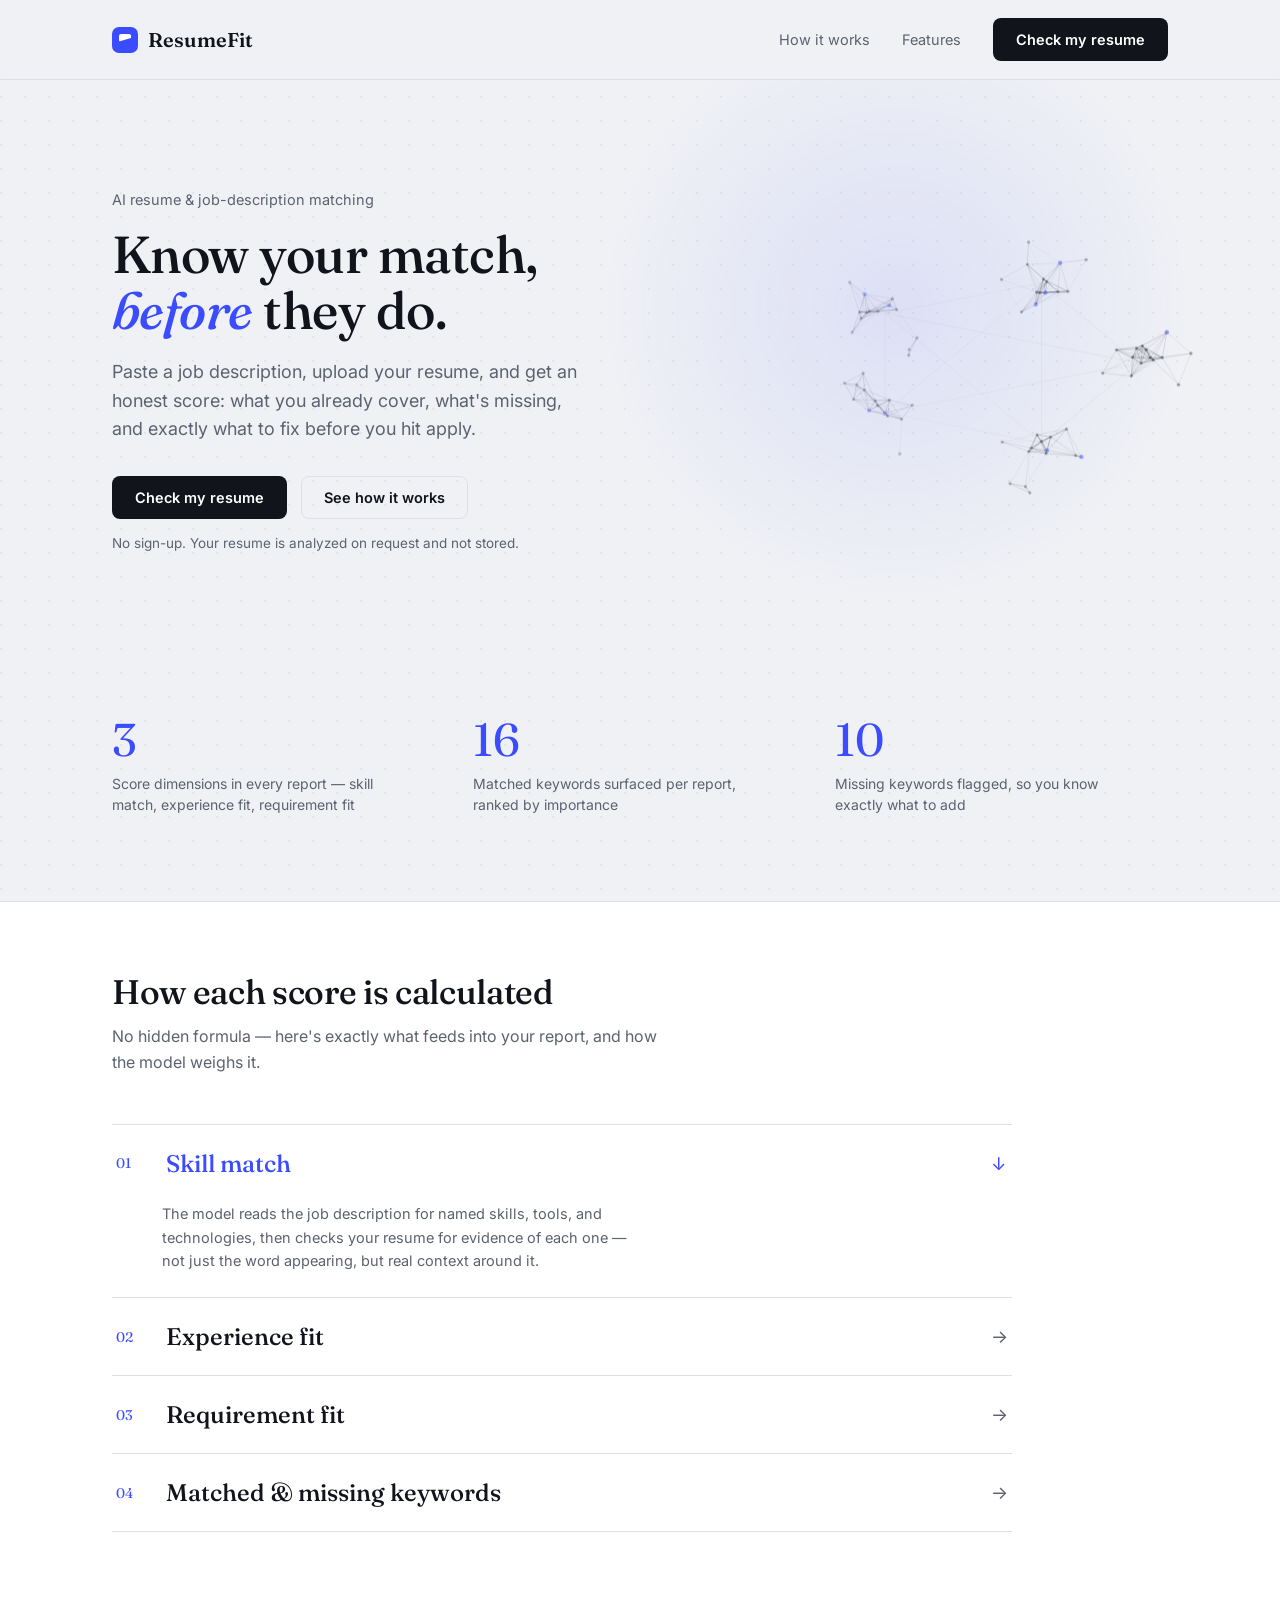
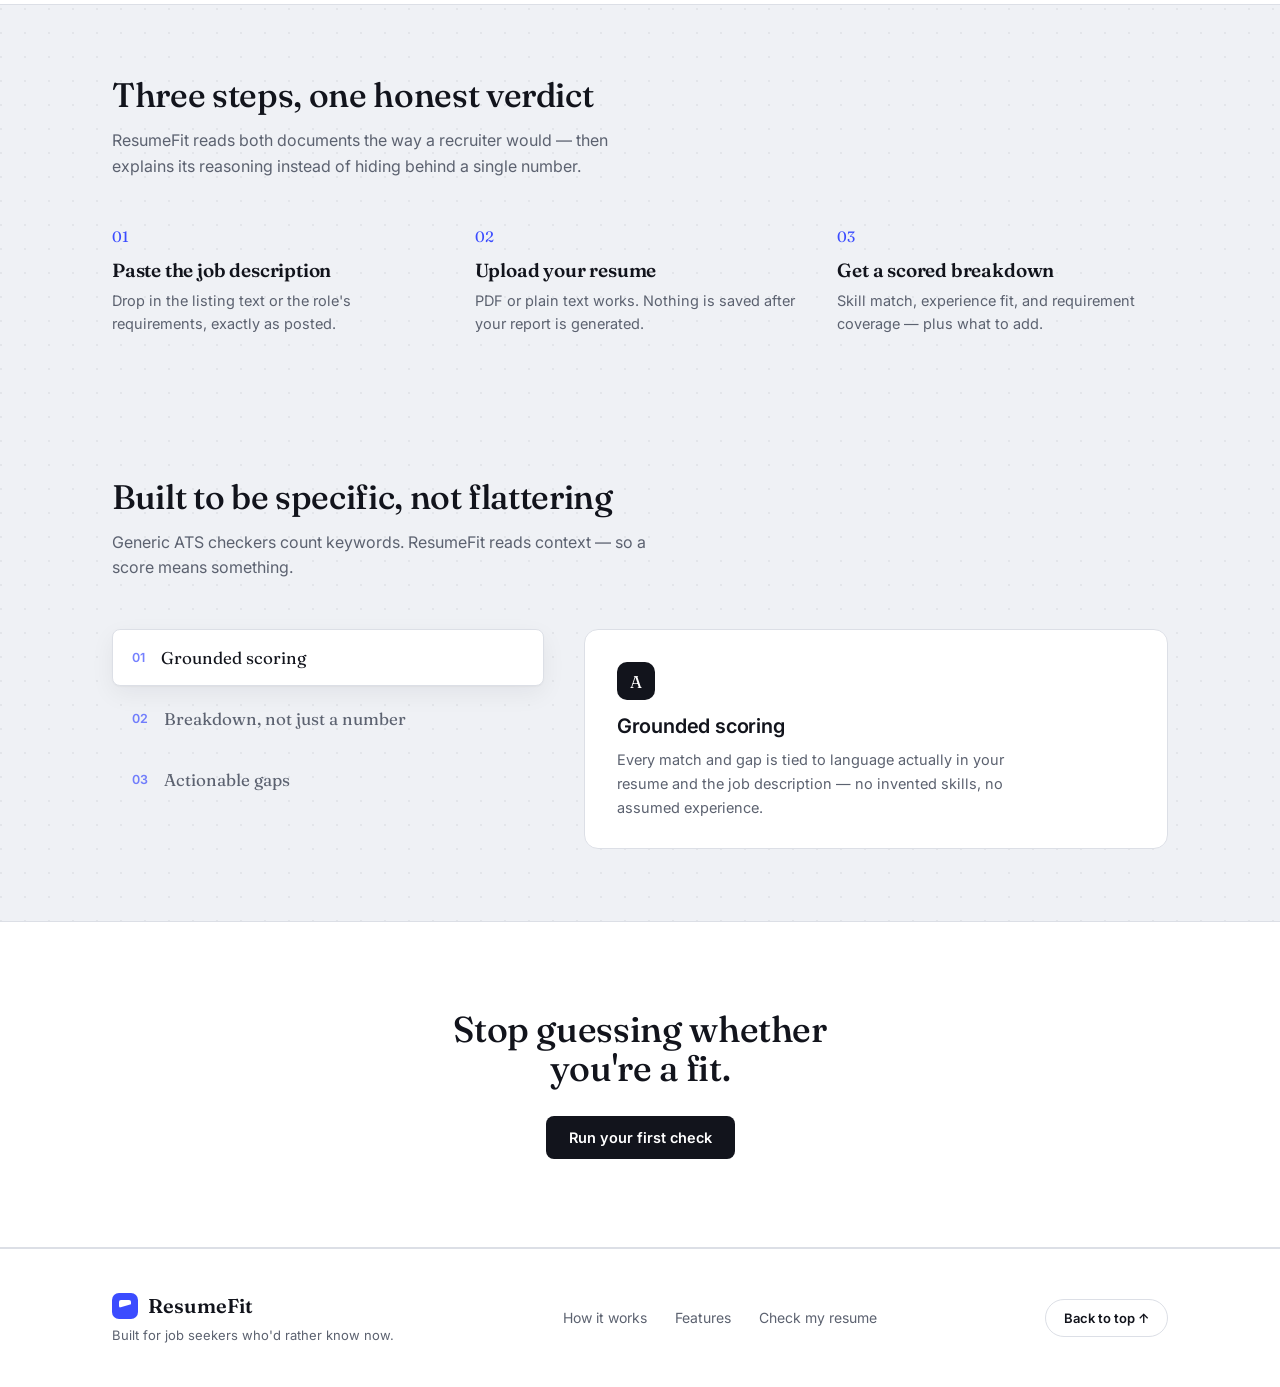
==== frontend/index.html @ fc2c0ed9 "Initial commit" ====
<!DOCTYPE html>
<html lang="en">
<head>
<meta charset="UTF-8">
<meta name="viewport" content="width=device-width, initial-scale=1.0">
<title>ResumeFit — Know your match before they do</title>
<link rel="stylesheet" href="styles.css">
</head>
<body>

<nav class="nav">
  <div class="nav-inner">
    <a href="index.html" class="logo"><span class="logo-mark"></span>ResumeFit</a>
    <div class="nav-links">
      <a href="#how">How it works</a>
      <a href="#features">Features</a>
      <a href="app.html" class="btn btn-primary magnetic ripple"><span>Check my resume</span></a>
    </div>
  </div>
</nav>

<section class="hero">
  <canvas id="hero-network"></canvas>
  <div class="hero-spotlight" id="hero-spotlight"></div>
  <div class="container hero-inner">
    <div>
      <p class="eyebrow">AI resume &amp; job-description matching</p>
      <h1><span class="word">Know</span> <span class="word">your</span> <span class="word">match,</span> <span class="word"><em>before</em></span> <span class="word">they</span> <span class="word">do.</span></h1>
      <p class="lede">Paste a job description, upload your resume, and get an honest score: what you already cover, what's missing, and exactly what to fix before you hit apply.</p>
      <div class="hero-actions">
        <a href="app.html" class="btn btn-primary magnetic ripple"><span>Check my resume</span></a>
        <a href="#how" class="btn btn-ghost magnetic ripple"><span>See how it works</span></a>
      </div>
      <p class="hero-note">No sign-up. Your resume is analyzed on request and not stored.</p>
    </div>

    <div class="hero-visual" id="hero-visual">
      <div class="report-card">
        <div class="report-card-head">
          <div>
            <strong>Match report</strong>
            <div class="role">Backend Engineer · Applied via ResumeFit</div>
          </div>
          <span class="pill pill-grade-b">Grade B</span>
        </div>
        <div class="score-row">
          <div class="ring" style="--pct:82"><div class="ring-inner"><strong>82</strong><span>SCORE</span></div></div>
          <div class="score-meta">
            <strong>Strong match</strong>
            <p>Covers most core requirements. A few gaps to close first.</p>
          </div>
        </div>
        <div class="tag-row">
          <span class="tag tag-match">FastAPI</span>
          <span class="tag tag-match">PostgreSQL</span>
          <span class="tag tag-match">Docker</span>
          <span class="tag tag-gap">Kubernetes</span>
          <span class="tag tag-gap">gRPC</span>
        </div>
      </div>
    </div>
  </div>
</section>

<section class="section">
  <div class="container stats">
    <div class="stat-card reveal">
      <div class="stat-number"><span data-count-to="3">0</span></div>
      <p class="stat-label">Score dimensions in every report — skill match, experience fit, requirement fit</p>
    </div>
    <div class="stat-card reveal">
      <div class="stat-number"><span data-count-to="16">0</span></div>
      <p class="stat-label">Matched keywords surfaced per report, ranked by importance</p>
    </div>
    <div class="stat-card reveal">
      <div class="stat-number"><span data-count-to="10">0</span></div>
      <p class="stat-label">Missing keywords flagged, so you know exactly what to add</p>
    </div>
  </div>
</section>

<section class="section section-alt">
  <div class="container">
    <div class="section-head reveal">
      <h2>How each score is calculated</h2>
      <p>No hidden formula — here's exactly what feeds into your report, and how the model weighs it.</p>
    </div>

    <div class="accordion" id="accordion">
      <div class="acc-row reveal open">
        <button class="acc-head" type="button">
          <span class="acc-num">01</span>
          <span class="acc-title">Skill match</span>
          <span class="acc-arrow">→</span>
        </button>
        <div class="acc-body">
          <div class="acc-body-inner">
            <p>The model reads the job description for named skills, tools, and technologies, then checks your resume for evidence of each one — not just the word appearing, but real context around it.</p>
          </div>
        </div>
      </div>

      <div class="acc-row reveal">
        <button class="acc-head" type="button">
          <span class="acc-num">02</span>
          <span class="acc-title">Experience fit</span>
          <span class="acc-arrow">→</span>
        </button>
        <div class="acc-body">
          <div class="acc-body-inner">
            <p>Seniority, years, and the shape of your past roles are weighed against what the listing actually asks for — a senior-sounding JD scores differently than a junior one, even with identical skills.</p>
          </div>
        </div>
      </div>

      <div class="acc-row reveal">
        <button class="acc-head" type="button">
          <span class="acc-num">03</span>
          <span class="acc-title">Requirement fit</span>
          <span class="acc-arrow">→</span>
        </button>
        <div class="acc-body">
          <div class="acc-body-inner">
            <p>Beyond skills — location, certifications, domain knowledge, and any other explicit "must-have" the job description lists get checked off (or flagged as missing) individually.</p>
          </div>
        </div>
      </div>

      <div class="acc-row reveal">
        <button class="acc-head" type="button">
          <span class="acc-num">04</span>
          <span class="acc-title">Matched &amp; missing keywords</span>
          <span class="acc-arrow">→</span>
        </button>
        <div class="acc-body">
          <div class="acc-body-inner">
            <p>Every keyword shown is grounded in the actual text of your resume or the job description — nothing is invented. Matches are ranked by importance to the role; gaps are the ones worth adding first.</p>
          </div>
        </div>
      </div>
    </div>
  </div>
</section>

<section class="section" id="how">
  <div class="container">
    <div class="section-head reveal">
      <h2>Three steps, one honest verdict</h2>
      <p>ResumeFit reads both documents the way a recruiter would — then explains its reasoning instead of hiding behind a single number.</p>
    </div>
    <div class="steps">
      <div class="step reveal">
        <div class="step-num">01</div>
        <h3>Paste the job description</h3>
        <p>Drop in the listing text or the role's requirements, exactly as posted.</p>
      </div>
      <div class="step reveal">
        <div class="step-num">02</div>
        <h3>Upload your resume</h3>
        <p>PDF or plain text works. Nothing is saved after your report is generated.</p>
      </div>
      <div class="step reveal">
        <div class="step-num">03</div>
        <h3>Get a scored breakdown</h3>
        <p>Skill match, experience fit, and requirement coverage — plus what to add.</p>
      </div>
    </div>
  </div>
</section>

<section class="section" id="features">
  <div class="container">
    <div class="section-head reveal">
      <h2>Built to be specific, not flattering</h2>
      <p>Generic ATS checkers count keywords. ResumeFit reads context — so a score means something.</p>
    </div>

    <div class="tab-panel reveal">
      <div class="tab-list" id="feature-tabs">
        <div class="tab-indicator" id="tab-indicator"></div>
        <button class="tab-item active" data-tab="0">
          <span class="tab-num">01</span>
          <span>Grounded scoring</span>
        </button>
        <button class="tab-item" data-tab="1">
          <span class="tab-num">02</span>
          <span>Breakdown, not just a number</span>
        </button>
        <button class="tab-item" data-tab="2">
          <span class="tab-num">03</span>
          <span>Actionable gaps</span>
        </button>
      </div>

      <div class="tab-content" id="tab-content">
        <div class="tab-pane active" data-pane="0">
          <div class="tab-pane-icon">A</div>
          <h3>Grounded scoring</h3>
          <p>Every match and gap is tied to language actually in your resume and the job description — no invented skills, no assumed experience.</p>
        </div>
        <div class="tab-pane" data-pane="1">
          <div class="tab-pane-icon">B</div>
          <h3>Breakdown, not just a number</h3>
          <p>See skill match, experience fit, and requirement coverage separately, so you know exactly what's dragging the score down — and what's already working.</p>
        </div>
        <div class="tab-pane" data-pane="2">
          <div class="tab-pane-icon">C</div>
          <h3>Actionable gaps</h3>
          <p>Missing keywords and reviewer-style concerns, written plainly enough to act on in your next edit — not vague advice to "tailor your resume."</p>
        </div>
      </div>
    </div>
  </div>
</section>

<section class="cta-band section-alt">
  <div class="container reveal">
    <h2>Stop guessing whether you're a fit.</h2>
    <a href="app.html" class="btn btn-primary magnetic ripple"><span>Run your first check</span></a>
  </div>
</section>

<footer>
  <div class="container footer-inner reveal">
    <div class="footer-brand">
      <a href="index.html" class="logo"><span class="logo-mark"></span>ResumeFit</a>
      <p>Built for job seekers who'd rather know now.</p>
    </div>
    <div class="footer-links">
      <a href="#how">How it works</a>
      <a href="#features">Features</a>
      <a href="app.html">Check my resume</a>
    </div>
    <button type="button" class="back-to-top magnetic ripple" id="back-to-top">
      <span>Back to top ↑</span>
    </button>
  </div>
</footer>

<script src="animations.js"></script>
</body>
</html>
---- frontend/styles.css ----
@import url('https://fonts.googleapis.com/css2?family=Fraunces:opsz,wght@9..144,400;9..144,500;9..144,600&family=Inter:wght@400;500;600;700&display=swap');

:root {
  --ink: #12141c;
  --paper: #eff1f5;
  --surface: #ffffff;
  --border: #dcdfe6;
  --muted: #5c6270;
  --primary: #3b4cff;
  --primary-dark: #2a37cc;
  --coral: #ff6a4d;
  --moss: #1f9d6f;
  --amber: #b8860b;
  --radius-sm: 8px;
  --radius-md: 14px;
  --radius-lg: 22px;
  --shadow: 0 1px 2px rgba(18, 20, 28, 0.04), 0 8px 24px rgba(18, 20, 28, 0.06);
}

@property --pct {
  syntax: '<number>';
  inherits: false;
  initial-value: 0;
}

* { box-sizing: border-box; }

html { scroll-behavior: smooth; }

body {
  margin: 0;
  font-family: 'Inter', -apple-system, BlinkMacSystemFont, sans-serif;
  background:
    radial-gradient(circle at 1px 1px, rgba(18, 20, 28, 0.055) 1px, transparent 0)
    0 0 / 24px 24px,
    var(--paper);
  color: var(--ink);
  -webkit-font-smoothing: antialiased;
}

@keyframes fadeUp {
  from { opacity: 0; transform: translateY(16px); }
  to { opacity: 1; transform: translateY(0); }
}

@keyframes float {
  0%, 100% { transform: rotate(2deg) translateY(0); }
  50% { transform: rotate(2deg) translateY(-8px); }
}

@keyframes popIn {
  from { opacity: 0; transform: scale(0.86); }
  to { opacity: 1; transform: scale(1); }
}

@media (prefers-reduced-motion: reduce) {
  *, *::before, *::after {
    animation-duration: 0.001ms !important;
    animation-iteration-count: 1 !important;
    transition-duration: 0.001ms !important;
    scroll-behavior: auto !important;
  }
}

h1, h2, h3, .display {
  font-family: 'Fraunces', Georgia, serif;
  font-weight: 500;
  letter-spacing: -0.01em;
  line-height: 1.08;
  margin: 0;
}

a { color: inherit; }

img, svg { display: block; max-width: 100%; }

.container {
  max-width: 1120px;
  margin: 0 auto;
  padding: 0 32px;
}

/* ---------- Nav ---------- */

.nav {
  position: sticky;
  top: 0;
  z-index: 50;
  background: rgba(239, 241, 245, 0.85);
  backdrop-filter: blur(10px);
  border-bottom: 1px solid var(--border);
}

.nav-inner {
  display: flex;
  align-items: center;
  justify-content: space-between;
  padding: 18px 32px;
  max-width: 1120px;
  margin: 0 auto;
}

.logo {
  display: flex;
  align-items: center;
  gap: 10px;
  font-family: 'Fraunces', serif;
  font-size: 20px;
  font-weight: 600;
  text-decoration: none;
  color: var(--ink);
}

.logo-mark {
  width: 26px;
  height: 26px;
  border-radius: 7px;
  background: var(--primary);
  position: relative;
  flex-shrink: 0;
}

.logo-mark::after {
  content: '';
  position: absolute;
  inset: 7px 7px 11px 7px;
  border-radius: 2px;
  background: var(--surface);
  clip-path: polygon(0 0, 100% 0, 100% 55%, 0 100%);
}

.nav-links {
  display: flex;
  align-items: center;
  gap: 32px;
  font-size: 14.5px;
  color: var(--muted);
}

.nav-links a { text-decoration: none; }
.nav-links a:hover { color: var(--ink); }

/* ---------- Buttons ---------- */

.btn {
  display: inline-flex;
  align-items: center;
  justify-content: center;
  gap: 8px;
  padding: 12px 22px;
  border-radius: var(--radius-sm);
  font-size: 14.5px;
  font-weight: 600;
  text-decoration: none;
  border: 1px solid transparent;
  cursor: pointer;
  transition: transform 0.15s ease, background 0.15s ease, border-color 0.15s ease, box-shadow 0.15s ease;
  font-family: 'Inter', sans-serif;
}

.btn-primary:hover { box-shadow: 0 6px 16px rgba(59, 76, 255, 0.22); }
.btn:active { transform: translateY(1px); }

.btn.ripple, .back-to-top.ripple { position: relative; overflow: hidden; }
.ripple-circle {
  position: absolute;
  border-radius: 50%;
  background: rgba(255, 255, 255, 0.55);
  transform: scale(0);
  animation: ripple-out 0.6s ease-out forwards;
  pointer-events: none;
}
.btn-ghost .ripple-circle { background: rgba(59, 76, 255, 0.18); }

@keyframes ripple-out {
  to { transform: scale(1); opacity: 0; }
}

.btn-primary {
  background: var(--ink);
  color: var(--surface);
}
.btn-primary:hover { background: var(--primary-dark); }

.btn-ghost {
  background: transparent;
  border-color: var(--border);
  color: var(--ink);
}
.btn-ghost:hover { border-color: var(--ink); }

.btn-block { width: 100%; }

.btn:disabled { opacity: 0.55; cursor: not-allowed; }

/* ---------- Hero ---------- */

.hero {
  padding: 96px 0 80px;
  position: relative;
  overflow: hidden;
}

#hero-network {
  position: absolute;
  inset: 0;
  width: 100%;
  height: 100%;
  z-index: 0;
  pointer-events: none;
}

.hero .container { position: relative; z-index: 1; }

.hero-spotlight {
  position: absolute;
  inset: 0;
  z-index: 0;
  pointer-events: none;
  background: radial-gradient(
    420px circle at var(--x, 70%) var(--y, 40%),
    rgba(59, 76, 255, 0.10),
    transparent 70%
  );
  transition: opacity 0.3s ease;
}

/* Magnetic buttons: JS sets --mx/--my (px offset) on mousemove */
.magnetic {
  transform: translate(var(--mx, 0), var(--my, 0));
  transition: transform 0.15s ease-out;
}
.magnetic span { display: inline-block; transform: translate(calc(var(--mx, 0) * 0.4), calc(var(--my, 0) * 0.4)); transition: transform 0.15s ease-out; }

.hero-inner {
  display: grid;
  grid-template-columns: 1.05fr 0.95fr;
  gap: 56px;
  align-items: center;
}

.hero-inner > div:first-child > * {
  opacity: 0;
  animation: fadeUp 0.7s ease forwards;
}
.hero-inner > div:first-child > *:nth-child(1) { animation-delay: 0.05s; }
.hero-inner > div:first-child > *:nth-child(2) { animation-delay: 0.16s; }
.hero-inner > div:first-child > *:nth-child(3) { animation-delay: 0.27s; }
.hero-inner > div:first-child > *:nth-child(4) { animation-delay: 0.38s; }
.hero-inner > div:first-child > *:nth-child(5) { animation-delay: 0.48s; }

.hero-visual {
  opacity: 0;
  animation: fadeUp 0.8s ease forwards;
  animation-delay: 0.3s;
}

.eyebrow {
  font-size: 14.5px;
  color: var(--muted);
  margin-bottom: 18px;
}

.hero h1 {
  font-size: 52px;
}

.hero h1 em {
  font-style: italic;
  color: var(--primary);
}

.hero p.lede {
  margin-top: 20px;
  font-size: 18px;
  line-height: 1.6;
  color: var(--muted);
  max-width: 44ch;
}

.hero-actions {
  display: flex;
  gap: 14px;
  margin-top: 32px;
}

.hero-note {
  margin-top: 16px;
  font-size: 13.5px;
  color: var(--muted);
}

/* Hero report-card illustration */

.hero-visual {
  position: relative;
}

.report-card {
  background: var(--surface);
  border: 1px solid var(--border);
  border-radius: var(--radius-lg);
  box-shadow: var(--shadow);
  padding: 28px;
  animation: float 5s ease-in-out 1.1s infinite;
}

.report-card-head {
  display: flex;
  justify-content: space-between;
  align-items: flex-start;
  margin-bottom: 22px;
}

.report-card-head .role {
  font-size: 12.5px;
  color: var(--muted);
  margin-top: 4px;
}

.pill {
  font-size: 12px;
  font-weight: 600;
  padding: 5px 10px;
  border-radius: 100px;
}

.pill-grade-b { background: #e7ecff; color: var(--primary-dark); }

.score-row {
  display: flex;
  align-items: center;
  gap: 22px;
}

.ring {
  --pct: 0;
  width: 108px;
  height: 108px;
  border-radius: 50%;
  background: conic-gradient(var(--primary) calc(var(--pct) * 1%), #e9ebf1 0);
  display: flex;
  align-items: center;
  justify-content: center;
  flex-shrink: 0;
  animation: ring-in 1.1s 0.6s cubic-bezier(0.22, 1, 0.36, 1) forwards;
}

@keyframes ring-in {
  from { --pct: 0; }
  to { --pct: 82; }
}

.ring-inner {
  width: 82px;
  height: 82px;
  border-radius: 50%;
  background: var(--surface);
  display: flex;
  flex-direction: column;
  align-items: center;
  justify-content: center;
}

.ring-inner strong { font-size: 22px; line-height: 1; }
.ring-inner span { font-size: 10.5px; color: var(--muted); margin-top: 3px; }

.score-meta strong { display: block; font-size: 15px; }
.score-meta p { margin: 4px 0 0; font-size: 13px; color: var(--muted); }

.tag-row { display: flex; flex-wrap: wrap; gap: 8px; margin-top: 22px; }

.tag {
  font-size: 12.5px;
  padding: 6px 11px;
  border-radius: 100px;
  border: 1px solid var(--border);
}

.tag-match { background: #eaf7f1; border-color: #cbeadb; color: var(--moss); }
.tag-gap { background: #fff0ec; border-color: #ffd9cd; color: var(--coral); }

.hero-inner > div:first-child > h1 {
  opacity: 1;
  animation: none;
}

.hero h1 .word {
  display: inline-block;
  opacity: 0;
  animation: fadeUp 0.6s cubic-bezier(0.22, 1, 0.36, 1) forwards;
}
.hero h1 .word:nth-child(1) { animation-delay: 0.05s; }
.hero h1 .word:nth-child(2) { animation-delay: 0.11s; }
.hero h1 .word:nth-child(3) { animation-delay: 0.17s; }
.hero h1 .word:nth-child(4) { animation-delay: 0.23s; }
.hero h1 .word:nth-child(5) { animation-delay: 0.29s; }
.hero h1 .word:nth-child(6) { animation-delay: 0.35s; }

/* ---------- Scroll reveal ---------- */

.reveal {
  opacity: 0;
  transform: translateY(28px);
  transition: opacity 0.7s cubic-bezier(0.22, 1, 0.36, 1),
              transform 0.7s cubic-bezier(0.22, 1, 0.36, 1);
}
.reveal.in-view { opacity: 1; transform: none; }

.steps .step:nth-child(1), .features .feature-card:nth-child(1), .stats .stat-card:nth-child(1) { transition-delay: 0.04s; }
.steps .step:nth-child(2), .features .feature-card:nth-child(2), .stats .stat-card:nth-child(2) { transition-delay: 0.14s; }
.steps .step:nth-child(3), .features .feature-card:nth-child(3), .stats .stat-card:nth-child(3) { transition-delay: 0.24s; }

/* ---------- Stats ---------- */

.stats {
  display: grid;
  grid-template-columns: repeat(3, 1fr);
  gap: 28px;
}

.stat-number {
  font-family: 'Fraunces', serif;
  font-size: 46px;
  color: var(--primary);
  line-height: 1;
}

.stat-label {
  margin-top: 10px;
  font-size: 14px;
  color: var(--muted);
  max-width: 30ch;
  line-height: 1.5;
}

/* ---------- Interactive tab panel ---------- */

.tab-panel {
  display: grid;
  grid-template-columns: 0.85fr 1.15fr;
  gap: 40px;
  align-items: stretch;
}

.tab-list {
  position: relative;
  display: flex;
  flex-direction: column;
  gap: 4px;
}

.tab-indicator {
  position: absolute;
  left: 0;
  width: 100%;
  background: var(--surface);
  border: 1px solid var(--border);
  border-radius: var(--radius-sm);
  box-shadow: var(--shadow);
  transition: transform 0.4s cubic-bezier(0.22, 1, 0.36, 1), height 0.4s cubic-bezier(0.22, 1, 0.36, 1);
  z-index: 0;
}

.tab-item {
  position: relative;
  z-index: 1;
  display: flex;
  align-items: center;
  gap: 16px;
  padding: 18px 20px;
  background: none;
  border: none;
  cursor: pointer;
  text-align: left;
  font-family: 'Fraunces', serif;
  font-size: 17px;
  color: var(--muted);
  transition: color 0.3s ease;
}

.tab-item.active { color: var(--ink); }

.tab-num {
  font-size: 12.5px;
  font-family: 'Inter', sans-serif;
  font-weight: 600;
  color: var(--primary);
  opacity: 0.7;
}

.tab-content {
  position: relative;
  background: var(--surface);
  border: 1px solid var(--border);
  border-radius: var(--radius-md);
  padding: 32px;
  min-height: 220px;
}

.tab-pane {
  position: absolute;
  inset: 32px;
  opacity: 0;
  transform: translateY(10px);
  transition: opacity 0.35s ease, transform 0.35s ease;
  pointer-events: none;
}

.tab-pane.active {
  opacity: 1;
  transform: none;
  pointer-events: auto;
}

.tab-pane-icon {
  width: 38px;
  height: 38px;
  border-radius: 10px;
  background: var(--ink);
  color: var(--surface);
  display: flex;
  align-items: center;
  justify-content: center;
  margin-bottom: 16px;
  font-family: 'Fraunces', serif;
  font-size: 17px;
}

.tab-pane h3 { font-size: 20px; margin-bottom: 10px; font-weight: 600; font-family: 'Inter', sans-serif; }
.tab-pane p { margin: 0; color: var(--muted); font-size: 14.5px; line-height: 1.65; max-width: 48ch; }

@media (max-width: 720px) {
  .tab-panel { grid-template-columns: 1fr; }
  .tab-indicator { display: none; }
  .tab-content { min-height: 0; }
  .tab-pane { position: static; display: none; opacity: 1; transform: none; }
  .tab-pane.active { display: block; }
}

/* ---------- Custom cursor ---------- */

.custom-cursor-active, .custom-cursor-active a, .custom-cursor-active button,
.custom-cursor-active input, .custom-cursor-active textarea {
  cursor: none;
}

.cursor-ring {
  position: fixed;
  top: 0;
  left: 0;
  width: 26px;
  height: 26px;
  margin: -13px 0 0 -13px;
  border: 1.5px solid var(--ink);
  border-radius: 50%;
  pointer-events: none;
  z-index: 9999;
  opacity: 0;
  transition: width 0.2s ease, height 0.2s ease, margin 0.2s ease,
              background 0.2s ease, border-color 0.2s ease, opacity 0.2s ease;
  will-change: transform;
}

.cursor-ring--active {
  width: 46px;
  height: 46px;
  margin: -23px 0 0 -23px;
  background: rgba(59, 76, 255, 0.08);
  border-color: var(--primary);
}

/* ---------- Ghost-text watermark flash ---------- */

.ghost-text {
  position: absolute;
  left: 0;
  top: 0;
  white-space: nowrap;
  font-size: 2.4em;
  color: var(--ink);
  opacity: 0;
  z-index: -1;
  pointer-events: none;
}

.ghost-text.flash {
  animation: ghost-flash 1.1s ease forwards;
}

@keyframes ghost-flash {
  0% { opacity: 0; transform: scale(1.2); filter: blur(0px); }
  35% { opacity: 0.07; transform: scale(1.08); filter: blur(1px); }
  100% { opacity: 0; transform: scale(1); filter: blur(0px); }
}

/* ---------- Accordion ---------- */

.accordion { max-width: 900px; }

.acc-row {
  border-bottom: 1px solid var(--border);
}
.acc-row:first-child { border-top: 1px solid var(--border); }

.acc-head {
  width: 100%;
  display: flex;
  align-items: center;
  gap: 24px;
  padding: 24px 4px;
  background: none;
  border: none;
  cursor: pointer;
  text-align: left;
  font-family: 'Inter', sans-serif;
  color: var(--ink);
}

.acc-num {
  font-family: 'Fraunces', serif;
  font-size: 14px;
  color: var(--primary);
  width: 26px;
  flex-shrink: 0;
}

.acc-title {
  font-family: 'Fraunces', serif;
  font-size: 24px;
  font-weight: 500;
  flex: 1;
}

.acc-arrow {
  font-size: 18px;
  color: var(--muted);
  transition: transform 0.3s ease;
  flex-shrink: 0;
}

.acc-row.open .acc-arrow { transform: rotate(90deg); color: var(--primary); }
.acc-row.open .acc-title { color: var(--primary); }

.acc-body {
  display: grid;
  grid-template-rows: 0fr;
  transition: grid-template-rows 0.4s ease;
}
.acc-row.open .acc-body { grid-template-rows: 1fr; }

.acc-body-inner { overflow: hidden; }

.acc-body-inner p {
  margin: 0;
  padding: 0 4px 24px 50px;
  color: var(--muted);
  font-size: 14.5px;
  line-height: 1.65;
  max-width: 60ch;
}

/* ---------- Sections ---------- */

.section { padding: 72px 0; }
.section-alt { background: var(--surface); border-top: 1px solid var(--border); border-bottom: 1px solid var(--border); }

.section-head { max-width: 56ch; margin-bottom: 48px; }
.section-head h2 { font-size: 34px; }
.section-head p { margin-top: 14px; color: var(--muted); font-size: 16px; line-height: 1.6; }

.steps {
  display: grid;
  grid-template-columns: repeat(3, 1fr);
  gap: 32px;
}

.step-num {
  font-family: 'Fraunces', serif;
  font-size: 15px;
  color: var(--primary);
  margin-bottom: 14px;
}

.step h3 { font-size: 19px; margin-bottom: 8px; font-weight: 600; }
.step p { margin: 0; color: var(--muted); font-size: 14.5px; line-height: 1.6; }

.features {
  display: grid;
  grid-template-columns: repeat(3, 1fr);
  gap: 24px;
}

.feature-card {
  background: var(--surface);
  border: 1px solid var(--border);
  border-radius: var(--radius-md);
  padding: 26px;
  transition: transform 0.2s ease, box-shadow 0.2s ease, border-color 0.2s ease;
}

.feature-card:hover {
  transform: translateY(-5px);
  box-shadow: 0 12px 28px rgba(18, 20, 28, 0.08);
  border-color: #c9cdf0;
}

.feature-card h3 { font-size: 17px; margin-bottom: 8px; font-weight: 600; }
.feature-card p { margin: 0; color: var(--muted); font-size: 14px; line-height: 1.6; }

.feature-icon {
  width: 38px;
  height: 38px;
  border-radius: 10px;
  background: var(--ink);
  color: var(--surface);
  display: flex;
  align-items: center;
  justify-content: center;
  margin-bottom: 16px;
  font-family: 'Fraunces', serif;
  font-size: 17px;
}

.cta-band {
  text-align: center;
  padding: 88px 0;
}

.cta-band h2 { font-size: 36px; max-width: 20ch; margin: 0 auto; }
.cta-band .btn { margin-top: 28px; }

footer {
  border-top: 1px solid var(--border);
  padding: 44px 0;
  background: var(--surface);
}

.footer-inner {
  display: flex;
  align-items: center;
  justify-content: space-between;
  gap: 24px;
  flex-wrap: wrap;
}

.footer-brand p {
  margin: 8px 0 0;
  font-size: 13px;
  color: var(--muted);
}

.footer-links {
  display: flex;
  gap: 28px;
  font-size: 14px;
}
.footer-links a { text-decoration: none; color: var(--muted); transition: color 0.2s ease; }
.footer-links a:hover { color: var(--ink); }

.back-to-top {
  background: none;
  border: 1px solid var(--border);
  border-radius: 100px;
  padding: 10px 18px;
  font-size: 13px;
  font-weight: 600;
  color: var(--ink);
  cursor: pointer;
  font-family: 'Inter', sans-serif;
  transition: border-color 0.2s ease, background 0.2s ease;
}
.back-to-top:hover { border-color: var(--primary); background: #eef0ff; }

@media (max-width: 640px) {
  .footer-inner { flex-direction: column; align-items: flex-start; text-align: left; }
}

/* ---------- App / dashboard ---------- */

.app-shell {
  max-width: 1220px;
  margin: 0 auto;
  padding: 40px 32px 80px;
  display: grid;
  grid-template-columns: 340px 1fr;
  gap: 28px;
  align-items: flex-start;
}

.panel {
  background: var(--surface);
  border: 1px solid var(--border);
  border-radius: var(--radius-md);
  box-shadow: var(--shadow);
}

.input-panel { padding: 24px; position: sticky; top: 92px; opacity: 0; animation: fadeUp 0.6s ease 0.05s forwards; }
.input-panel h2 { font-size: 19px; margin-bottom: 4px; }
.input-panel .sub { font-size: 13px; color: var(--muted); margin-bottom: 22px; }

.field { margin-bottom: 18px; }
.field label {
  display: block;
  font-size: 13px;
  font-weight: 600;
  margin-bottom: 7px;
}

.field input[type="text"],
.field textarea {
  width: 100%;
  border: 1px solid var(--border);
  border-radius: var(--radius-sm);
  padding: 10px 12px;
  font-family: 'Inter', sans-serif;
  font-size: 14px;
  background: var(--paper);
  color: var(--ink);
  resize: vertical;
}

.field textarea { min-height: 130px; line-height: 1.5; }

.field input:focus, .field textarea:focus, .dropzone:focus-within {
  outline: 2px solid var(--primary);
  outline-offset: 1px;
}

.dropzone {
  border: 1.5px dashed var(--border);
  border-radius: var(--radius-sm);
  padding: 20px 14px;
  text-align: center;
  cursor: pointer;
  background: var(--paper);
  font-size: 13px;
  color: var(--muted);
  transition: border-color 0.15s ease;
}

.dropzone.has-file { border-style: solid; border-color: var(--moss); color: var(--ink); background: #eaf7f1; }
.dropzone:hover { border-color: var(--primary); }
.dropzone input { display: none; }

.error-msg {
  display: none;
  background: #fff0ec;
  border: 1px solid #ffd9cd;
  color: #a83e26;
  font-size: 13px;
  padding: 10px 12px;
  border-radius: var(--radius-sm);
  margin-top: 14px;
}

/* Results canvas */

.results-panel { padding: 32px; min-height: 480px; opacity: 0; animation: fadeUp 0.6s ease 0.15s forwards; }

.empty-state {
  height: 420px;
  display: flex;
  flex-direction: column;
  align-items: center;
  justify-content: center;
  text-align: center;
  color: var(--muted);
}

.empty-state h3 { font-size: 18px; color: var(--ink); margin-bottom: 8px; font-weight: 600; }
.empty-state p { font-size: 14px; max-width: 34ch; margin: 0; }

.loading-state {
  display: none;
  height: 420px;
  flex-direction: column;
  align-items: center;
  justify-content: center;
  gap: 14px;
  color: var(--muted);
  font-size: 14px;
}

.spinner {
  width: 30px;
  height: 30px;
  border-radius: 50%;
  border: 3px solid var(--border);
  border-top-color: var(--primary);
  animation: spin 0.8s linear infinite;
}

@keyframes spin { to { transform: rotate(360deg); } }

.report { display: none; }

.report-top {
  display: flex;
  justify-content: space-between;
  align-items: flex-start;
  margin-bottom: 32px;
  gap: 20px;
}

.report-top h2 { font-size: 24px; margin-bottom: 6px; }
.report-top .sub { font-size: 13.5px; color: var(--muted); }

.big-ring {
  --pct: 0;
  width: 132px;
  height: 132px;
  border-radius: 50%;
  background: conic-gradient(var(--primary) calc(var(--pct) * 1%), #e9ebf1 0);
  display: flex;
  align-items: center;
  justify-content: center;
  flex-shrink: 0;
  transition: --pct 1s cubic-bezier(0.22, 1, 0.36, 1);
}

.report { animation: fadeUp 0.5s ease forwards; }

.tag { animation: popIn 0.3s ease backwards; }

.big-ring-inner {
  width: 100px;
  height: 100px;
  border-radius: 50%;
  background: var(--surface);
  display: flex;
  flex-direction: column;
  align-items: center;
  justify-content: center;
}

.big-ring-inner strong { font-size: 28px; }
.big-ring-inner span { font-size: 11px; color: var(--muted); margin-top: 2px; }

.breakdown-grid {
  display: grid;
  grid-template-columns: repeat(3, 1fr);
  gap: 16px;
  margin-bottom: 32px;
}

.bar-card {
  background: var(--paper);
  border-radius: var(--radius-sm);
  padding: 14px 16px;
}

.bar-card .label { font-size: 12.5px; color: var(--muted); margin-bottom: 8px; }
.bar-card .value { font-size: 20px; font-weight: 600; margin-bottom: 8px; }

.bar-track { height: 6px; border-radius: 4px; background: var(--border); overflow: hidden; }
.bar-fill { height: 100%; background: var(--primary); border-radius: 4px; transition: width 0.8s cubic-bezier(0.22, 1, 0.36, 1); width: 0; }

.kw-section { margin-bottom: 28px; }
.kw-section h3 { font-size: 14.5px; font-weight: 600; margin-bottom: 12px; display: flex; align-items: center; gap: 8px; }
.kw-count { font-size: 12px; font-weight: 500; color: var(--muted); }

.kw-wrap { display: flex; flex-wrap: wrap; gap: 8px; }

.list-section { display: grid; grid-template-columns: 1fr 1fr; gap: 24px; margin-bottom: 28px; }
.list-section h3 { font-size: 14.5px; font-weight: 600; margin-bottom: 10px; }
.list-section ul { margin: 0; padding-left: 18px; font-size: 13.5px; line-height: 1.7; color: var(--ink); }

.summary-box {
  background: var(--paper);
  border-radius: var(--radius-sm);
  padding: 16px 18px;
  font-size: 14px;
  line-height: 1.6;
}
.summary-box strong { display: block; font-size: 12.5px; text-transform: none; color: var(--muted); margin-bottom: 6px; font-weight: 600; }

@media (max-width: 880px) {
  .hero-inner { grid-template-columns: 1fr; }
  .steps, .features, .stats { grid-template-columns: 1fr; }
  .app-shell { grid-template-columns: 1fr; }
  .input-panel { position: static; }
  .list-section { grid-template-columns: 1fr; }
  .nav-links { display: none; }
}
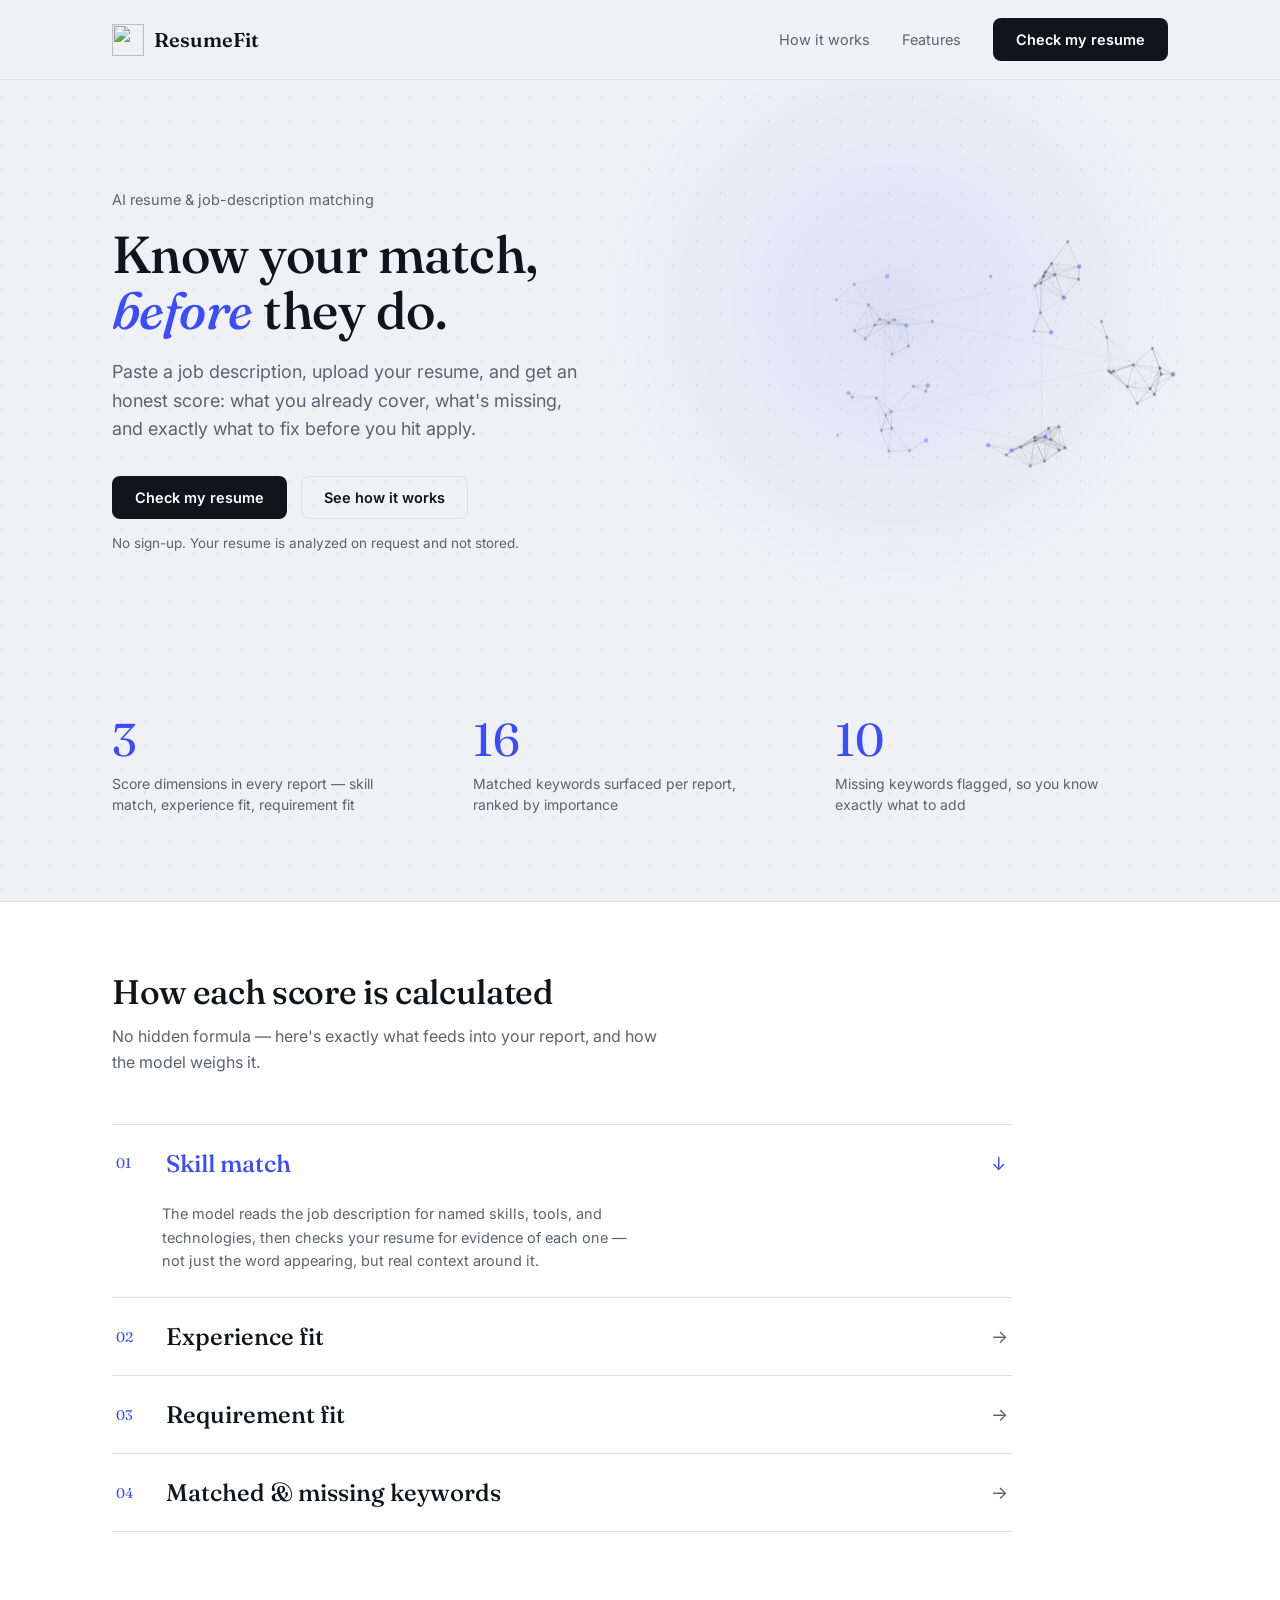
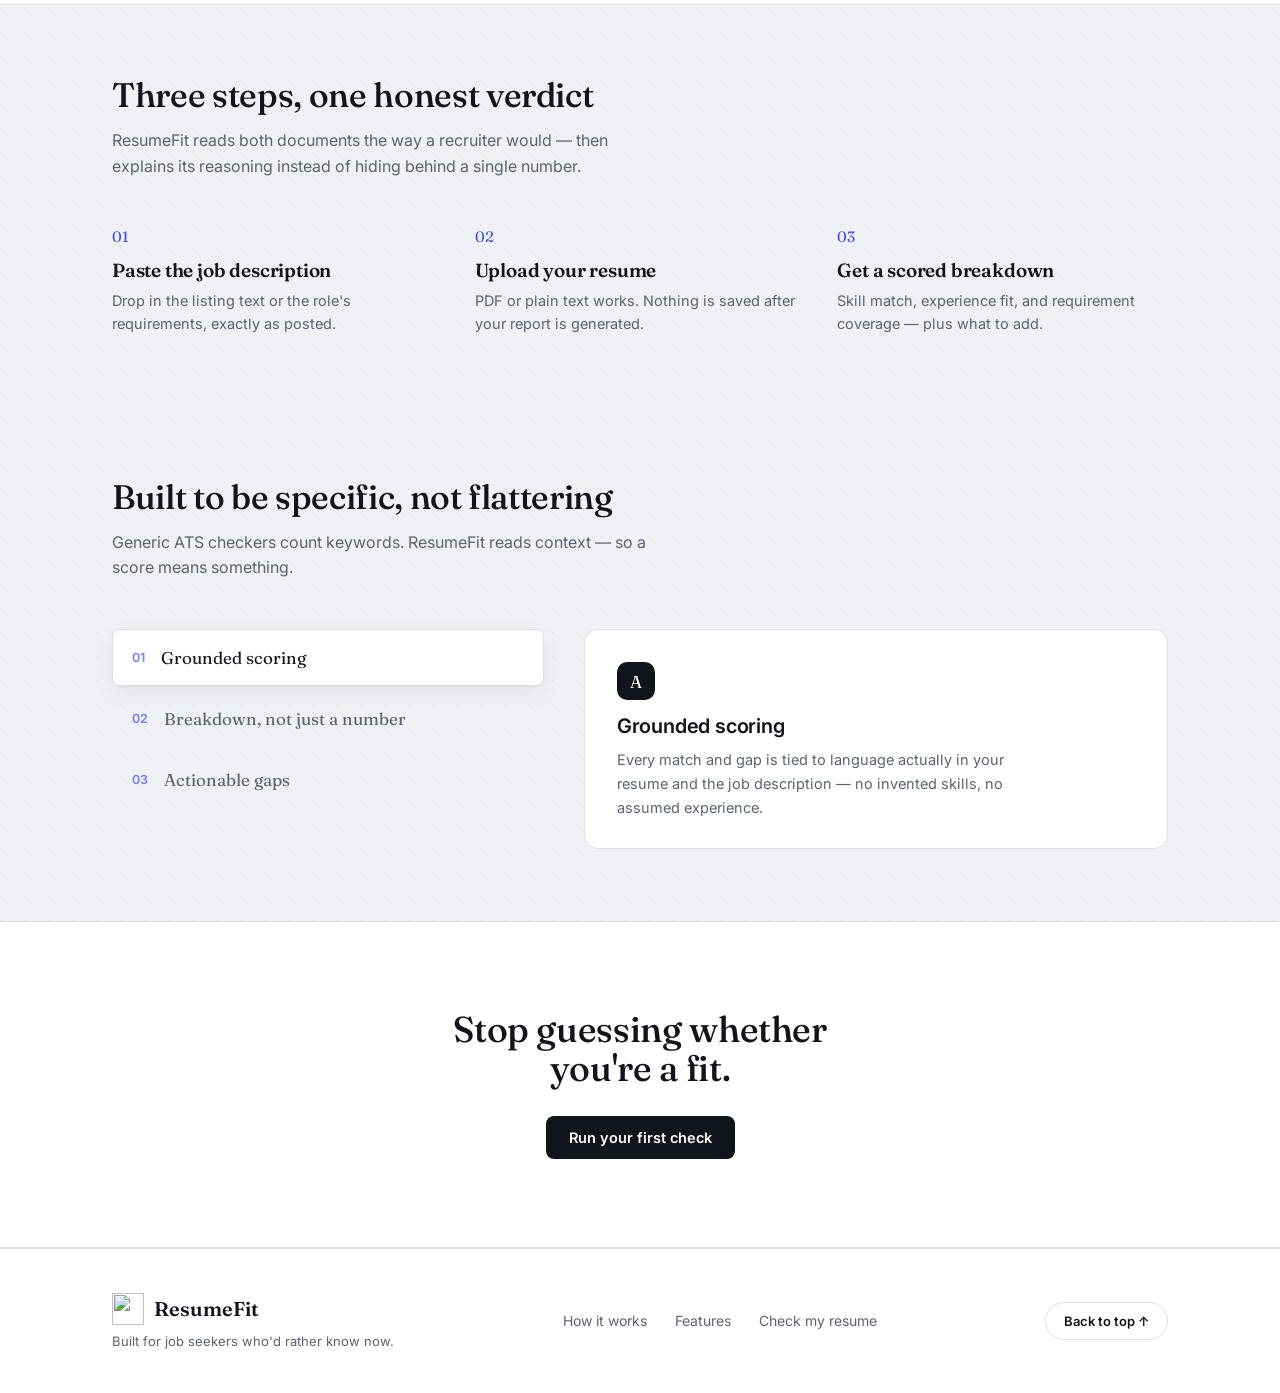
==== commit 5a0ac021: "Fix logo size, add logo to navbar, footer and favicon" ====
--- a/frontend/index.html
+++ b/frontend/index.html
@@ -3,6 +3,8 @@
 <head>
 <meta charset="UTF-8">
 <meta name="viewport" content="width=device-width, initial-scale=1.0">
+<link rel="icon" type="image/svg+xml" href="favicon.svg">
+<link rel="icon" type="image/png" sizes="32x32" href="favicon-32.png">
 <title>ResumeFit — Know your match before they do</title>
 <link rel="stylesheet" href="styles.css">
 </head>
@@ -10,7 +12,7 @@
 
 <nav class="nav">
   <div class="nav-inner">
-    <a href="index.html" class="logo"><span class="logo-mark"></span>ResumeFit</a>
+    <a href="index.html" class="logo"><img src="logo-mark.svg" alt="" class="logo-img">ResumeFit</a>
     <div class="nav-links">
       <a href="#how">How it works</a>
       <a href="#features">Features</a>
@@ -223,7 +225,7 @@
 <footer>
   <div class="container footer-inner reveal">
     <div class="footer-brand">
-      <a href="index.html" class="logo"><span class="logo-mark"></span>ResumeFit</a>
+      <a href="index.html" class="logo"><img src="logo-mark.svg" alt="" class="logo-img">ResumeFit</a>
       <p>Built for job seekers who'd rather know now.</p>
     </div>
     <div class="footer-links">
--- a/frontend/styles.css
+++ b/frontend/styles.css
@@ -983,3 +983,8 @@
   .list-section { grid-template-columns: 1fr; }
   .nav-links { display: none; }
 }
+.logo-img {
+  width: 32px;
+  height: 32px;
+  flex-shrink: 0;
+}
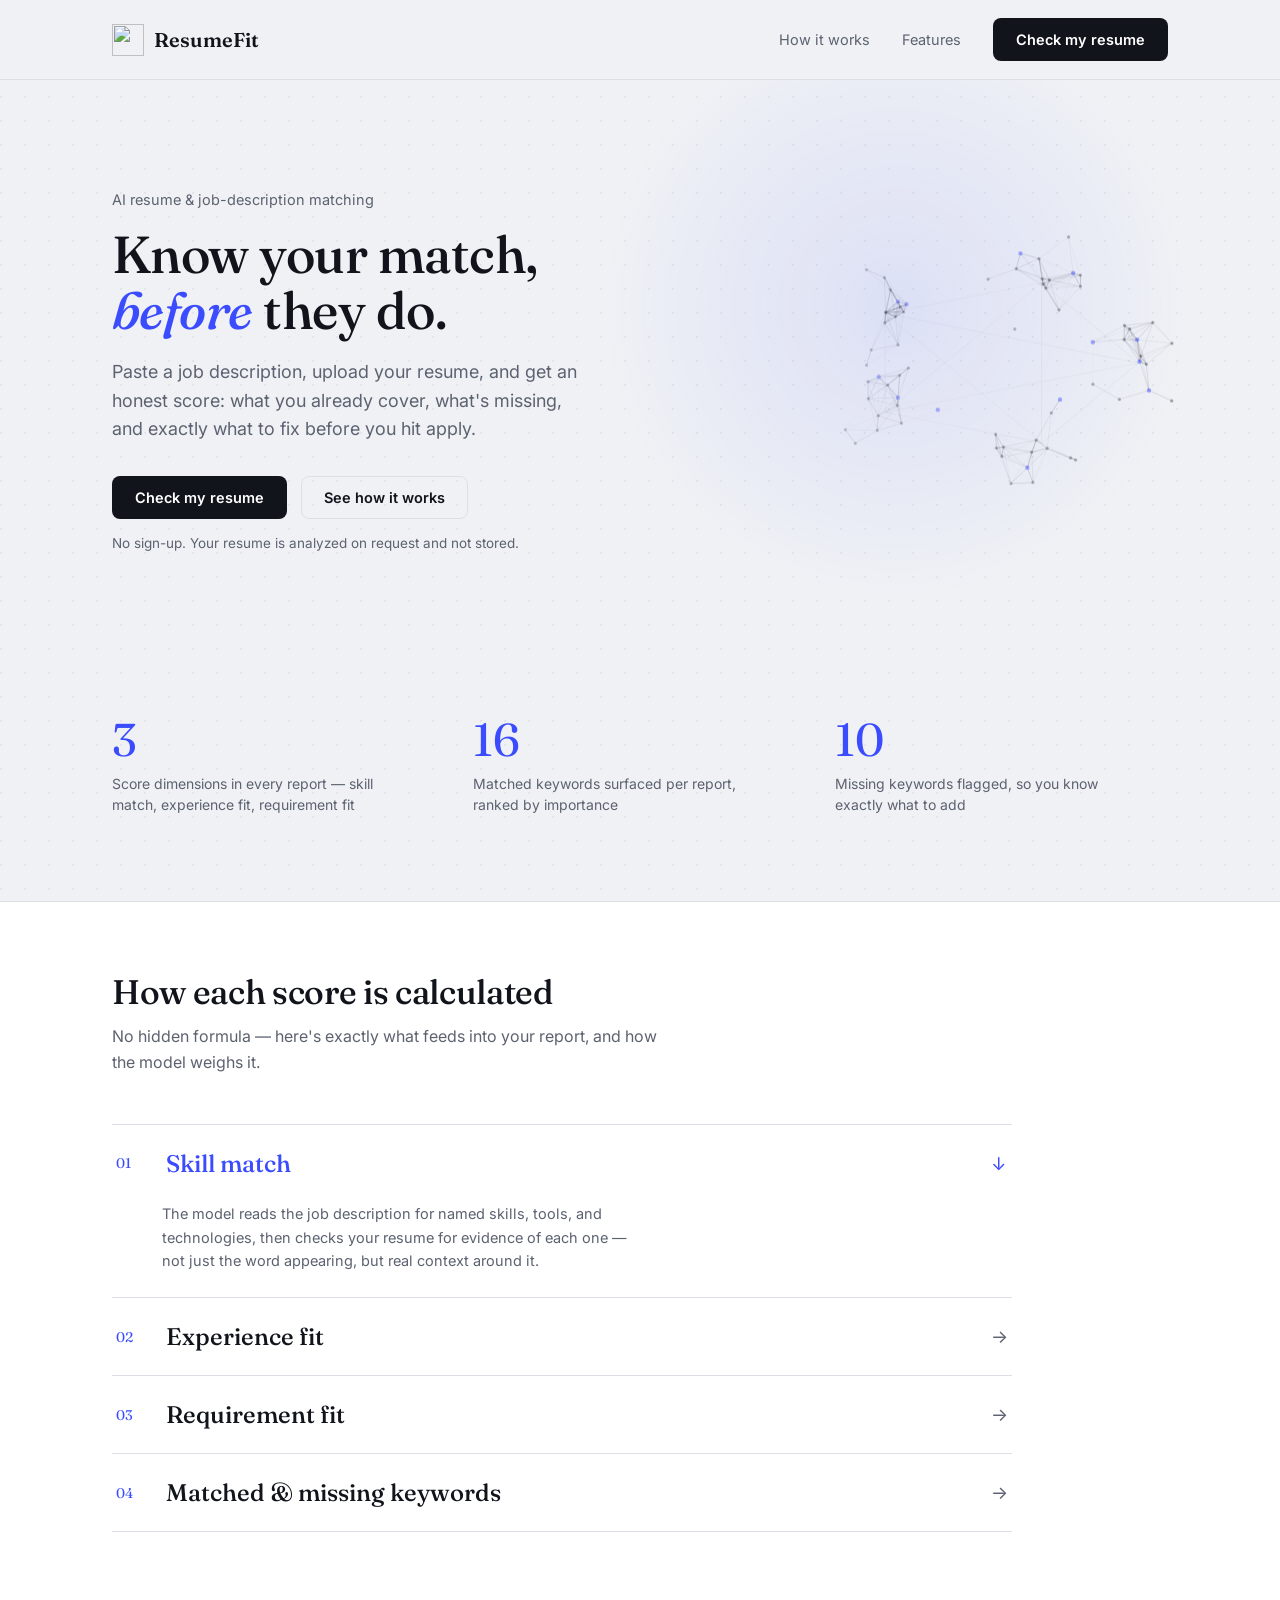
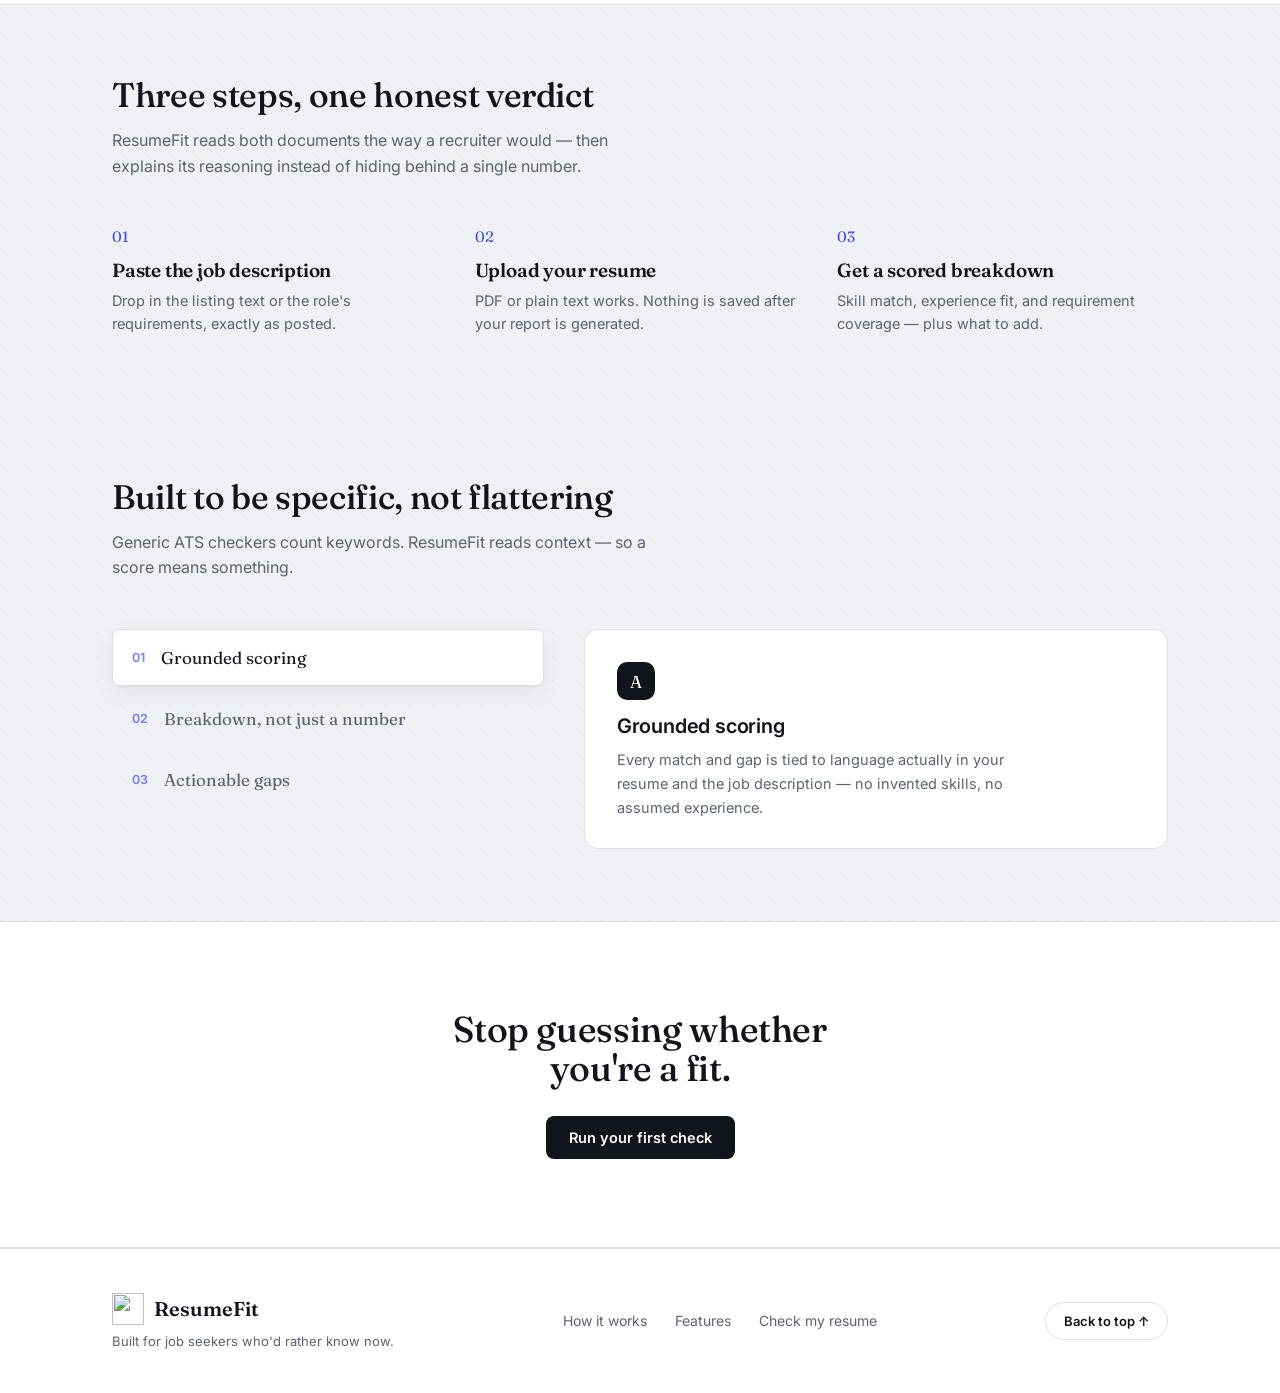
==== commit a7c34366: "logochange" ====
--- a/frontend/index.html
+++ b/frontend/index.html
@@ -4,7 +4,7 @@
 <meta charset="UTF-8">
 <meta name="viewport" content="width=device-width, initial-scale=1.0">
 <link rel="icon" type="image/svg+xml" href="favicon.svg">
-<link rel="icon" type="image/png" sizes="32x32" href="favicon-32.png">
+<link rel="icon" type="image/logo-512.png" sizes="32x32" href="favicon-32.png">
 <title>ResumeFit — Know your match before they do</title>
 <link rel="stylesheet" href="styles.css">
 </head>
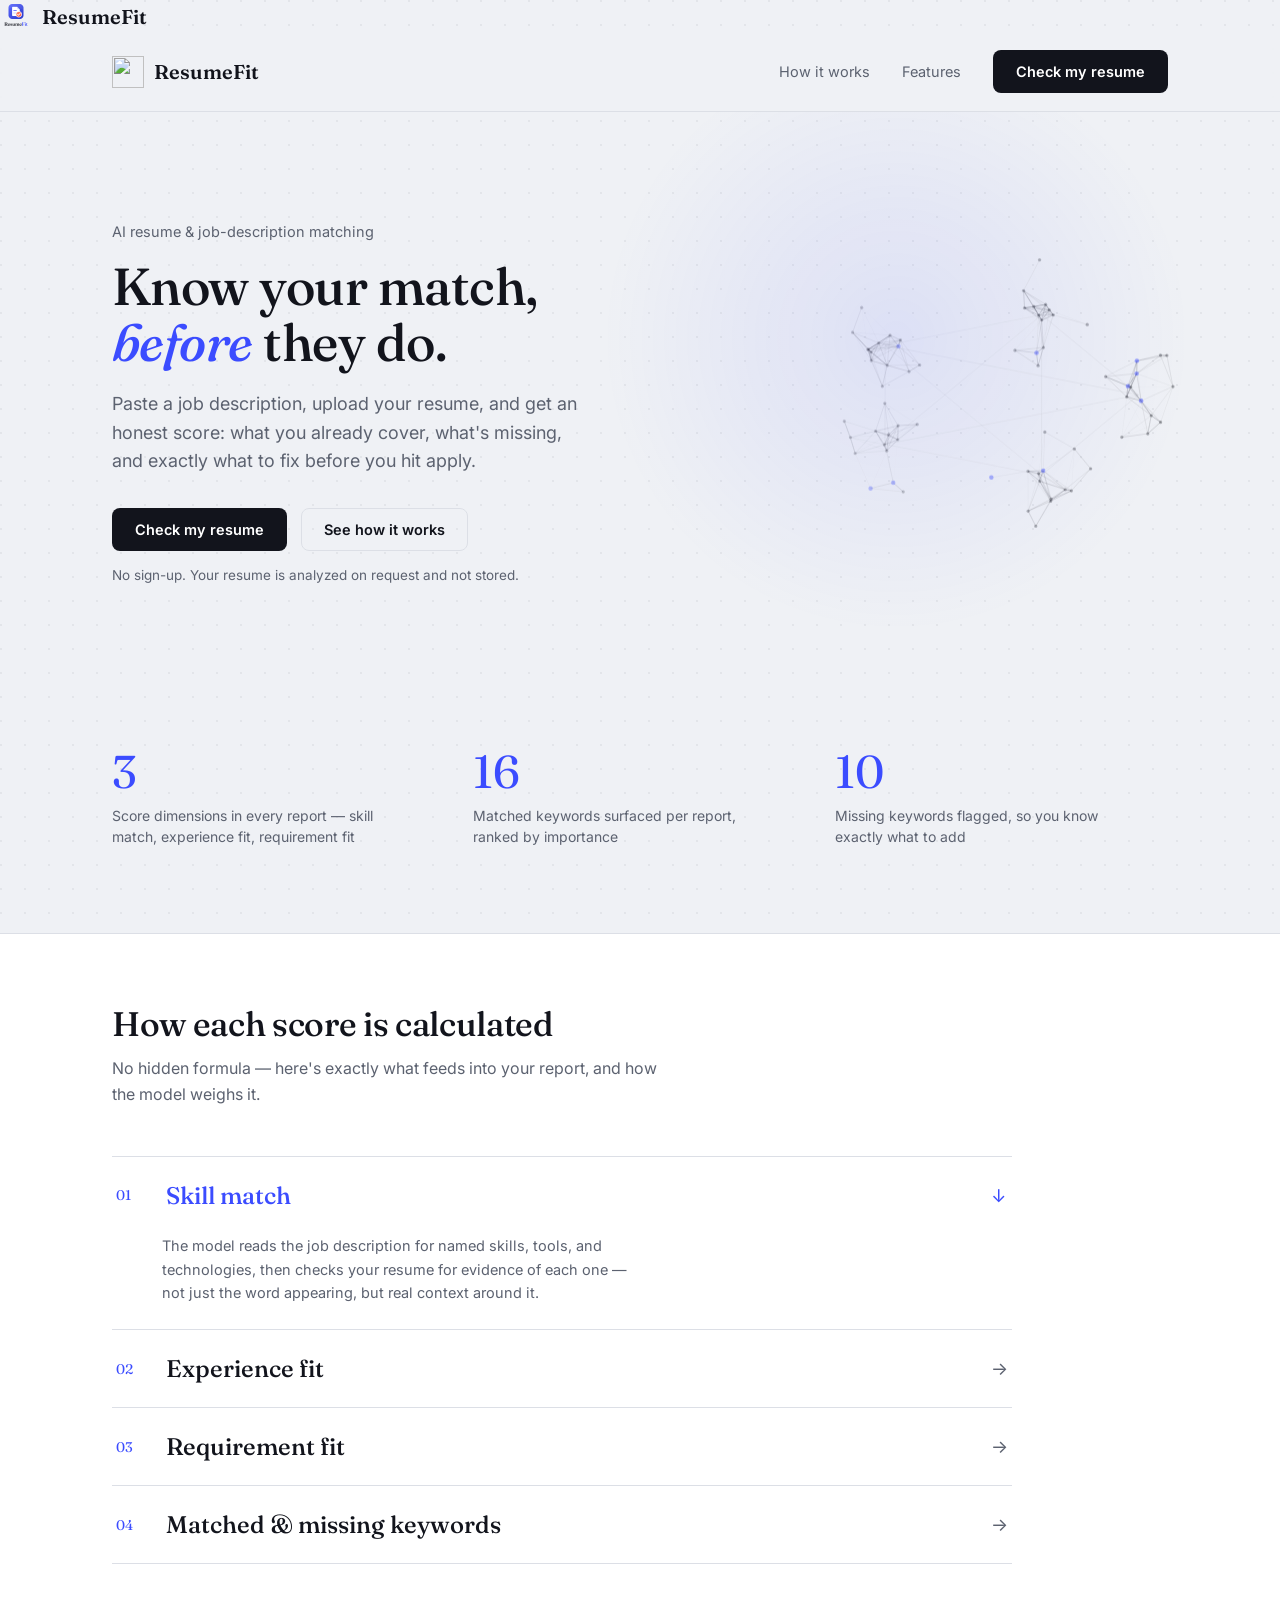
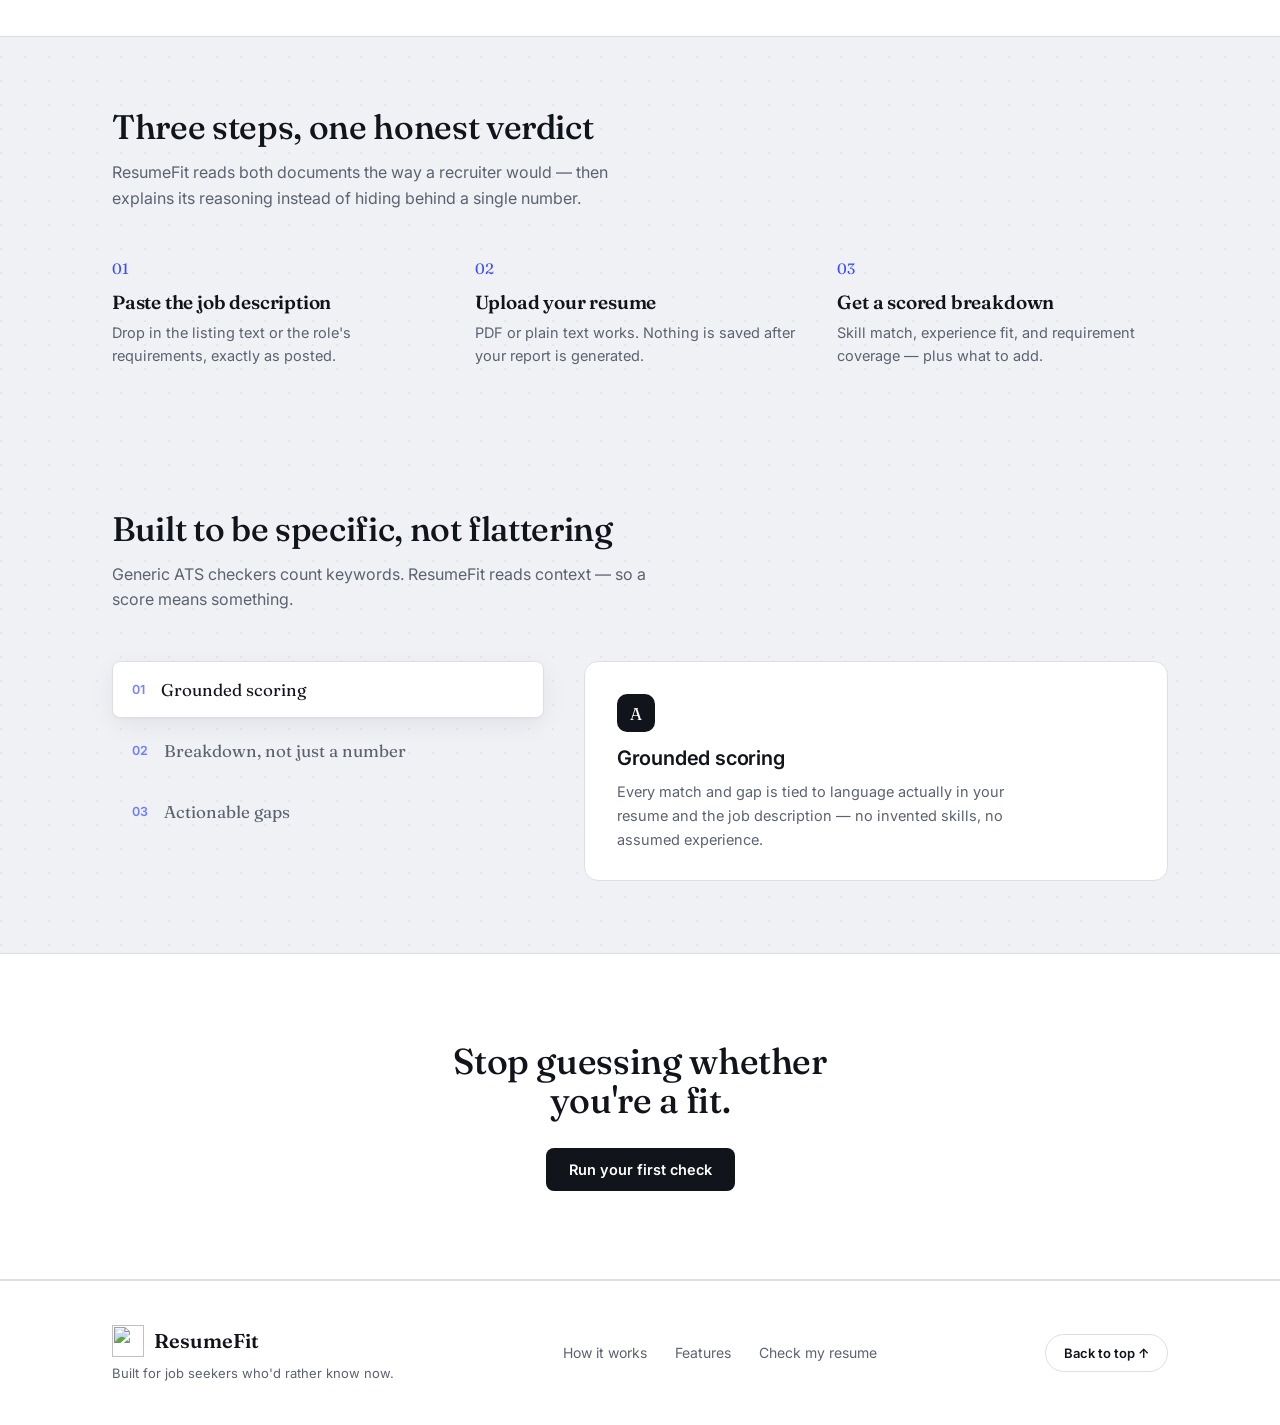
==== commit fbc218d3: "logo change" ====
--- a/frontend/index.html
+++ b/frontend/index.html
@@ -3,8 +3,7 @@
 <head>
 <meta charset="UTF-8">
 <meta name="viewport" content="width=device-width, initial-scale=1.0">
-<link rel="icon" type="image/svg+xml" href="favicon.svg">
-<link rel="icon" type="image/logo-512.png" sizes="32x32" href="favicon-32.png">
+<a href="index.html" class="logo"><img src="./image/logo-512.png" alt="" class="logo-img">ResumeFit</a>
 <title>ResumeFit — Know your match before they do</title>
 <link rel="stylesheet" href="styles.css">
 </head>
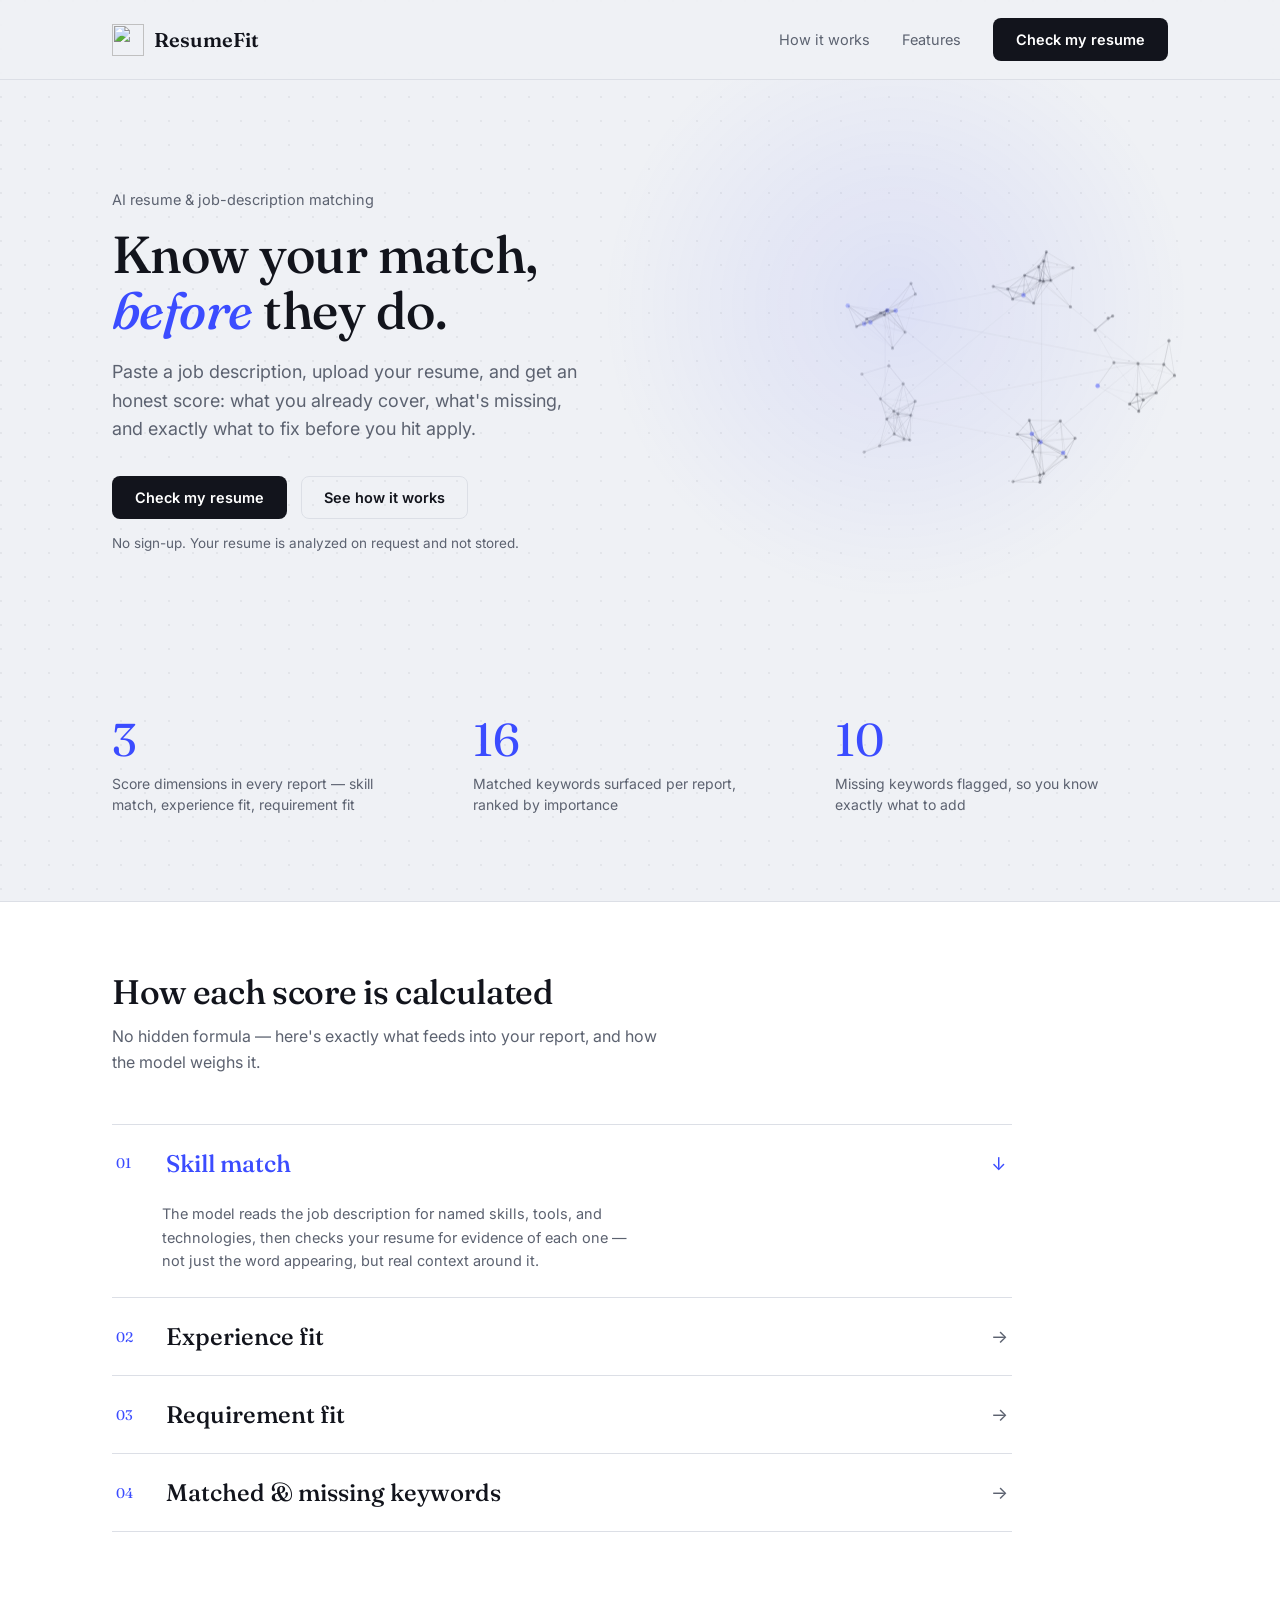
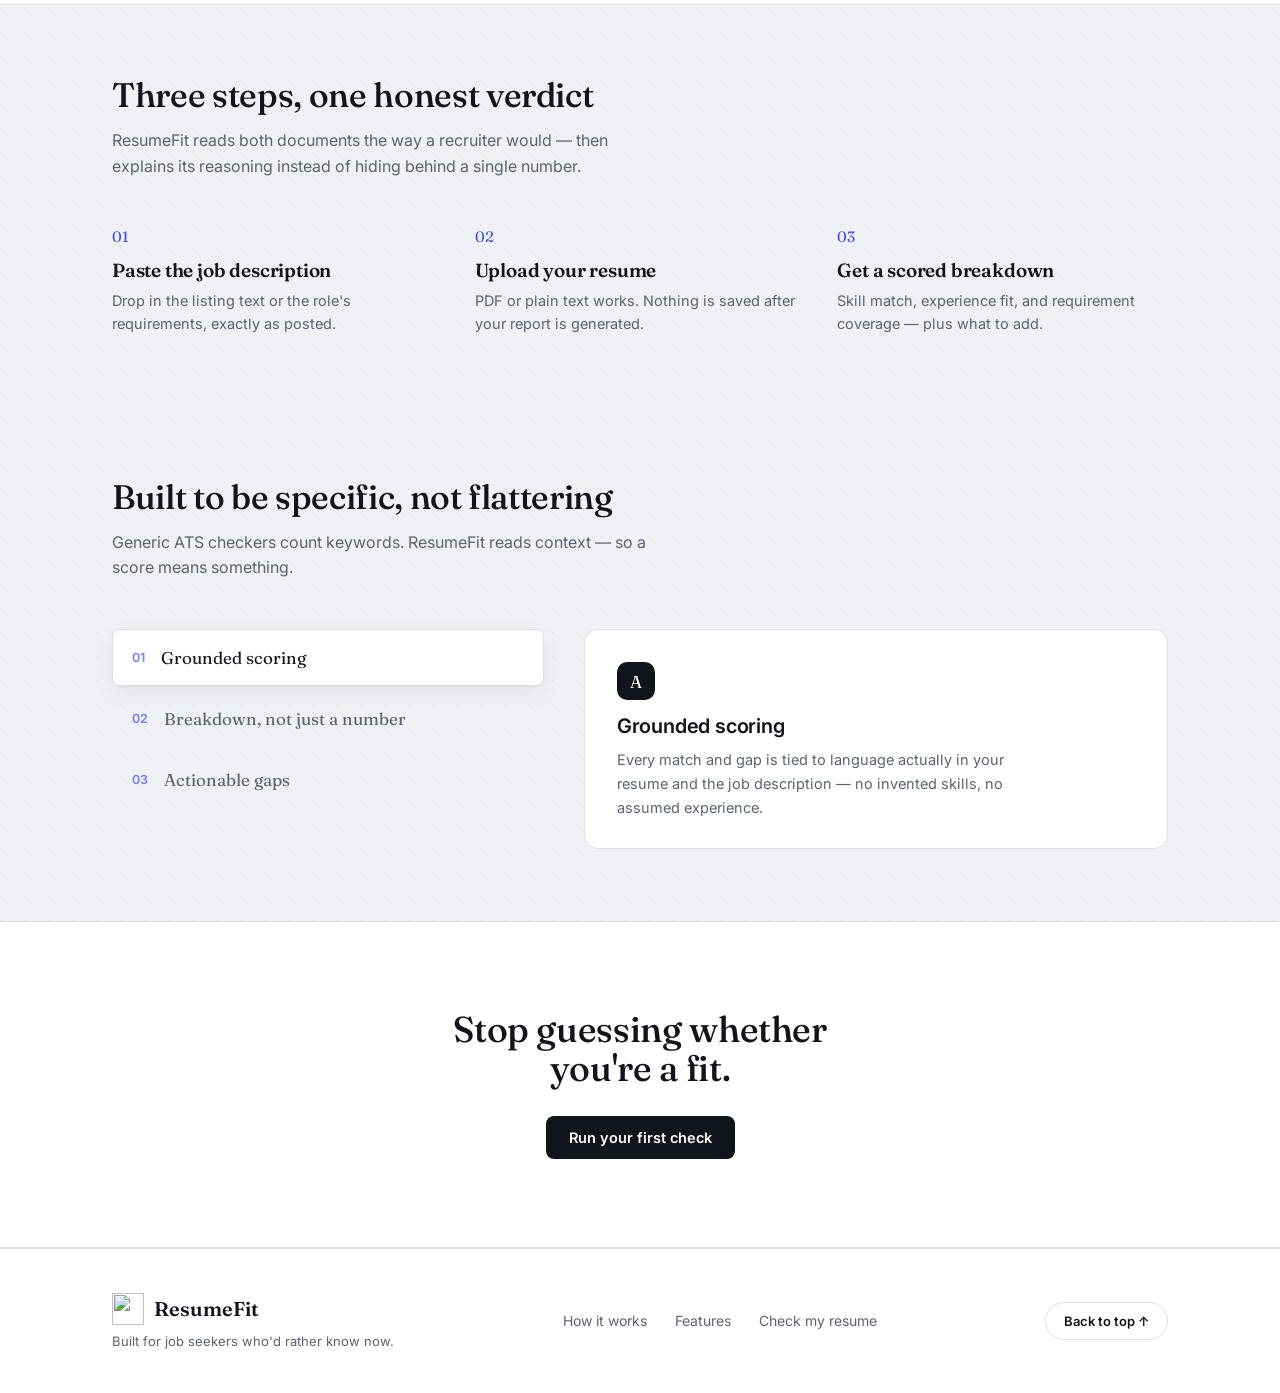
==== commit e0f3a934: "make some changes in the logo" ====
--- a/frontend/index.html
+++ b/frontend/index.html
@@ -3,7 +3,8 @@
 <head>
 <meta charset="UTF-8">
 <meta name="viewport" content="width=device-width, initial-scale=1.0">
-<a href="index.html" class="logo"><img src="./image/logo-512.png" alt="" class="logo-img">ResumeFit</a>
+<link rel="icon" type="image/svg+xml" href="favicon.svg">
+<link rel="icon" type="image/png" sizes="32x32" href="favicon-32.png">
 <title>ResumeFit — Know your match before they do</title>
 <link rel="stylesheet" href="styles.css">
 </head>
